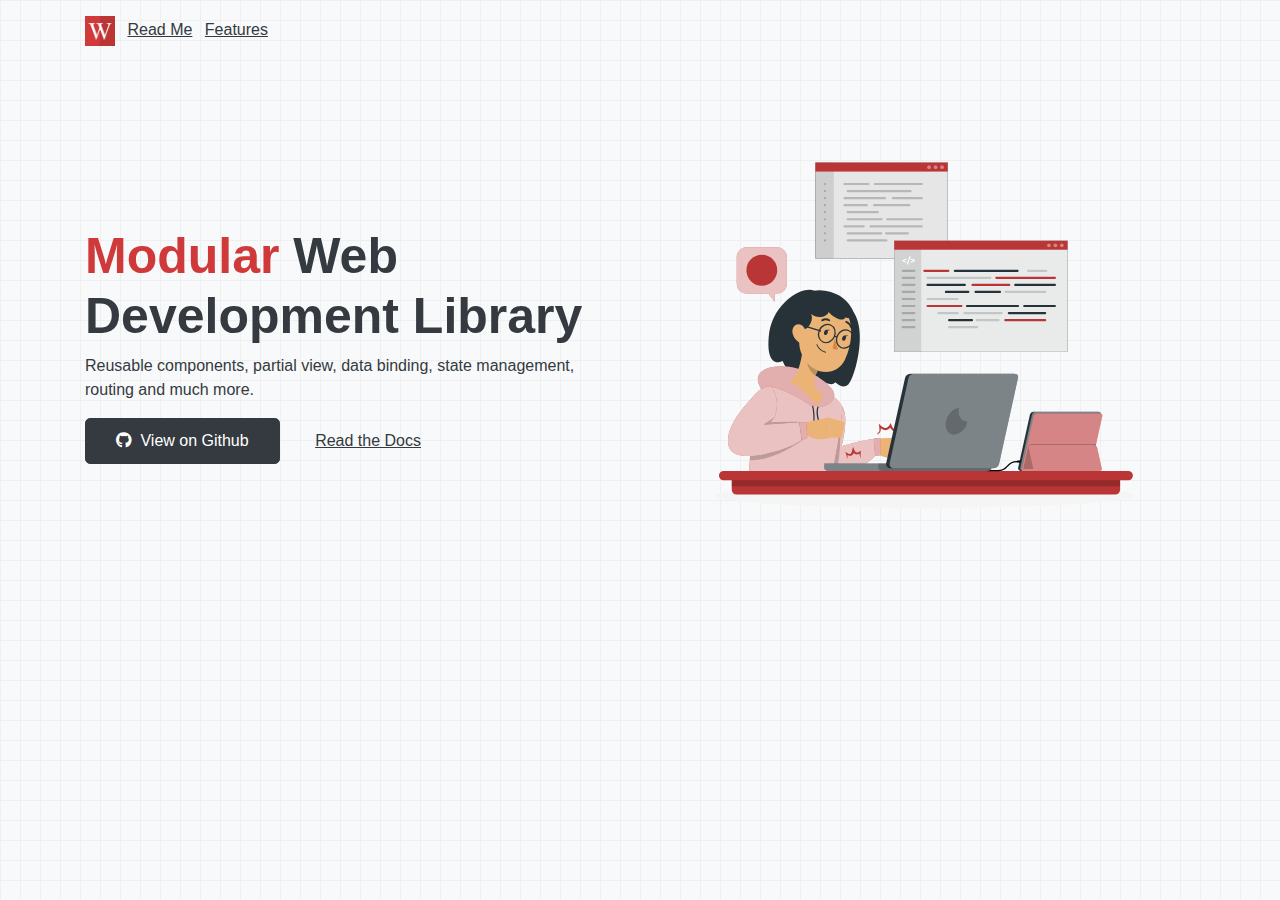
==== index.html @ 9ddb448b "Initial commit" ====
<!DOCTYPE html>
<html lang="en">

<head>
    <meta charset="UTF-8">
    <meta name="viewport" content="width=device-width, initial-scale=1.0">
    <meta name="description" content="Modular Web Development Library.">
    <title>Winter JS</title>
    <script src="https://cdn.jsdelivr.net/npm/jquery@3.6.4/dist/jquery.slim.min.js"></script>
    <link rel="icon" type="image/x-icon" href="/assets/winter-js.png">
    <link rel="stylesheet" href="/assets/style.css">
    <link rel="stylesheet" href="https://cdn.jsdelivr.net/npm/bootstrap@4.6.2/dist/css/bootstrap.min.css">
    <script src="https://cdn.jsdelivr.net/npm/popper.js@1.16.1/dist/umd/popper.min.js"></script>
    <script src="https://cdn.jsdelivr.net/npm/bootstrap@4.6.2/dist/js/bootstrap.bundle.min.js"></script>
    <link href="https://cdnjs.cloudflare.com/ajax/libs/font-awesome/6.0.0/css/all.min.css" rel="stylesheet" />

<body class="bg-light">

    <div class="container sc-is-center mt-3 ">
        <a href="/">
            <img src="/assets/winter-js.png" width="30" class="mr-2 wjs-logo" />
        </a>
        <a class="text-dark mr-2" href="" target="_blank">
            <u>Read Me</u>
        </a>

        <a class="text-dark mr-2" href=""
            target="_blank">
            <u>Features</u>
        </a>

    </div>

    <div class="container">
        <div class="row">

            <div class="col-sm-6 sc-is-center">
                <h1 class="text-dark font-weight-bold landing-text">
                    <span class="text-red1">Modular</span>
                    Web Development Library
                </h1>
                <p class="text-dark">
                    Reusable components, partial view, data binding, state management, routing and much more.
                </p>

                <a class="btn btn-dark" target="_blank" href="">
                    <i class="fab fa-github mr-1"></i>
                    View on Github
                </a>

                <a class="btn btn-link text-dark" onclick="alert('Coming soon !');">
                    <u>Read the Docs</u>
                </a>
            </div>

            <div class="col-sm-6">
                <img src="/assets/coding.svg" 
                class="landing-image" 
                style="width: 100% !important;" />
            </div>

        </div>
    </div>

</body>

</html>
---- assets/style.css ----
/* 
Custom CSS for Winter JS landing page.
*/
body {
    font-family: Arial, Helvetica, sans-serif !important;
    background-color: #F8F9FA;
    background-image:  linear-gradient(#efefef 1px, transparent 1px), 
    linear-gradient(to right, #efefef 1px, #F8F9FA 1px);
    background-size: 20px 20px;
    overflow-x: hidden;
}
.landing-text {
    margin-top: 20vh !important;
    font-size: 50px;
}
.btn{
    padding: 10px 30px !important;
    border-radius: .32em !important;
    box-shadow: none !important;
}
.btn-outline-dark:hover{
    background-color: #f0f0f0 !important;
    color: #343A3F !important;
}
.text-red1{
    color: #D0393A !important;
}
.navbar-light .navbar-toggler {
    border: none !important;
}
@media only screen and (max-width: 1199px) {
    .landing-image{
        margin-top: 20vh;
    }
}
@media only screen and (max-width: 991px) {
    .landing-image{
        margin-top: 20vh !important;
    }
}
@media only screen and (max-width: 767px) {
    .landing-image{
        /* display: none; */
        margin-top: 30vh !important;
        margin-left: 50px;
    }
}
@media only screen and (max-width: 600px) {
    .landing-image{
        display: block;
    }
}
@media only screen and (max-width: 599px) {
    /* .landing-image{
        display: none;
    } */
}
@media only screen and (max-width: 575px) {
    .landing-text {
        margin-top: 10vh !important;
        font-size: 50px;
    }
    .sc-is-center{
        text-align: center !important;
    }
    .landing-image{
        margin-top: 0px !important;
        display: block;
        margin-left: 0px !important;
    }
}
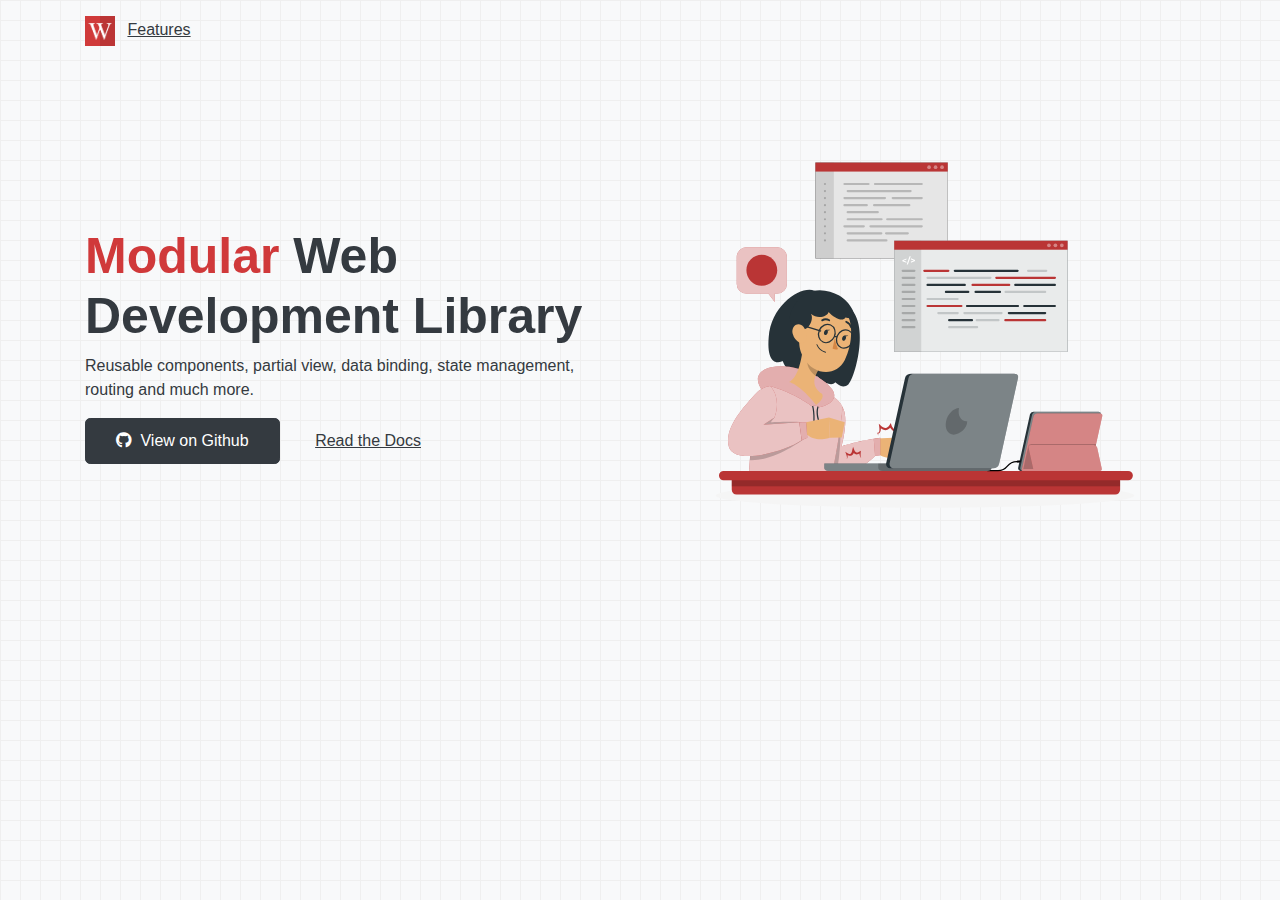
==== commit 6b23263d: "Update index.html" ====
--- a/index.html
+++ b/index.html
@@ -20,11 +20,8 @@
         <a href="/">
             <img src="/assets/winter-js.png" width="30" class="mr-2 wjs-logo" />
         </a>
-        <a class="text-dark mr-2" href="" target="_blank">
-            <u>Read Me</u>
-        </a>
 
-        <a class="text-dark mr-2" href=""
+        <a class="text-dark mr-2" href="https://github.com/iskevinlemon/Winter/blob/main/features.txt"
             target="_blank">
             <u>Features</u>
         </a>
@@ -43,7 +40,7 @@
                     Reusable components, partial view, data binding, state management, routing and much more.
                 </p>
 
-                <a class="btn btn-dark" target="_blank" href="">
+                <a class="btn btn-dark" target="_blank" href="https://github.com/iskevinlemon/Winter">
                     <i class="fab fa-github mr-1"></i>
                     View on Github
                 </a>
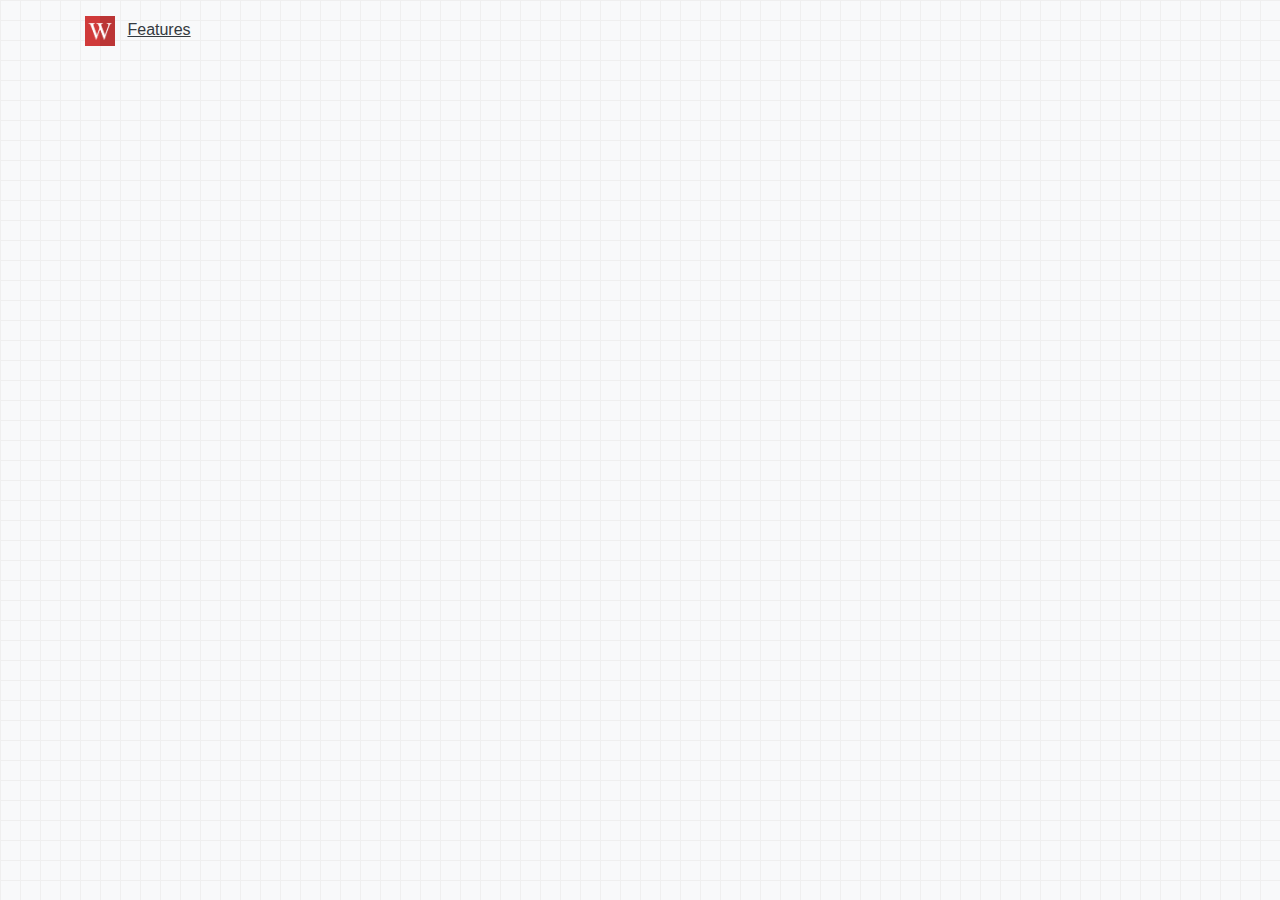
==== commit d2dcfa53: "Updated" ====
--- a/index.html
+++ b/index.html
@@ -4,9 +4,10 @@
 <head>
     <meta charset="UTF-8">
     <meta name="viewport" content="width=device-width, initial-scale=1.0">
-    <meta name="description" content="Modular Web Development Library.">
-    <title>Winter JS</title>
-    <script src="https://cdn.jsdelivr.net/npm/jquery@3.6.4/dist/jquery.slim.min.js"></script>
+    <meta name="description" 
+    content="Productivity focused web development library. Developer friendly syntax, reusable components, partial view, data binding, state management, routing and much more.">
+    <title>Winter JS | Productivity focused web development library</title>
+    <!-- <script src="https://cdn.jsdelivr.net/npm/jquery@3.6.4/dist/jquery.slim.min.js"></script> -->
     <link rel="icon" type="image/x-icon" href="/assets/winter-js.png">
     <link rel="stylesheet" href="/assets/style.css">
     <link rel="stylesheet" href="https://cdn.jsdelivr.net/npm/bootstrap@4.6.2/dist/css/bootstrap.min.css">
@@ -16,49 +17,14 @@
 
 <body class="bg-light">
 
-    <div class="container sc-is-center mt-3 ">
-        <a href="/">
-            <img src="/assets/winter-js.png" width="30" class="mr-2 wjs-logo" />
-        </a>
+    <landing-navbar></landing-navbar>
+    <div class="container" id="root"></div>
 
-        <a class="text-dark mr-2" href="https://github.com/iskevinlemon/Winter/blob/main/features.txt"
-            target="_blank">
-            <u>Features</u>
-        </a>
-
-    </div>
-
-    <div class="container">
-        <div class="row">
-
-            <div class="col-sm-6 sc-is-center">
-                <h1 class="text-dark font-weight-bold landing-text">
-                    <span class="text-red1">Modular</span>
-                    Web Development Library
-                </h1>
-                <p class="text-dark">
-                    Reusable components, partial view, data binding, state management, routing and much more.
-                </p>
-
-                <a class="btn btn-dark" target="_blank" href="https://github.com/iskevinlemon/Winter">
-                    <i class="fab fa-github mr-1"></i>
-                    View on Github
-                </a>
-
-                <a class="btn btn-link text-dark" onclick="alert('Coming soon !');">
-                    <u>Read the Docs</u>
-                </a>
-            </div>
-
-            <div class="col-sm-6">
-                <img src="/assets/coding.svg" 
-                class="landing-image" 
-                style="width: 100% !important;" />
-            </div>
-
-        </div>
-    </div>
-
+    <script src="lib/utils.js"></script>
+    <script src="lib/core.js"></script>
+    <script src="lib/snowflake.js"></script>
+    <script src="lib/router.js"></script>
+    <script src="/assets/landing/landing.js"></script>
 </body>
 
 </html>--- a/assets/style.css
+++ b/assets/style.css
@@ -30,7 +30,12 @@
 }
 @media only screen and (max-width: 1199px) {
     .landing-image{
-        margin-top: 20vh;
+        margin-top: 10vh;
+    }
+}
+@media only screen and (max-width: 1179px) {
+    .landing-image{
+        margin-top: 5vh !important;
     }
 }
 @media only screen and (max-width: 991px) {
